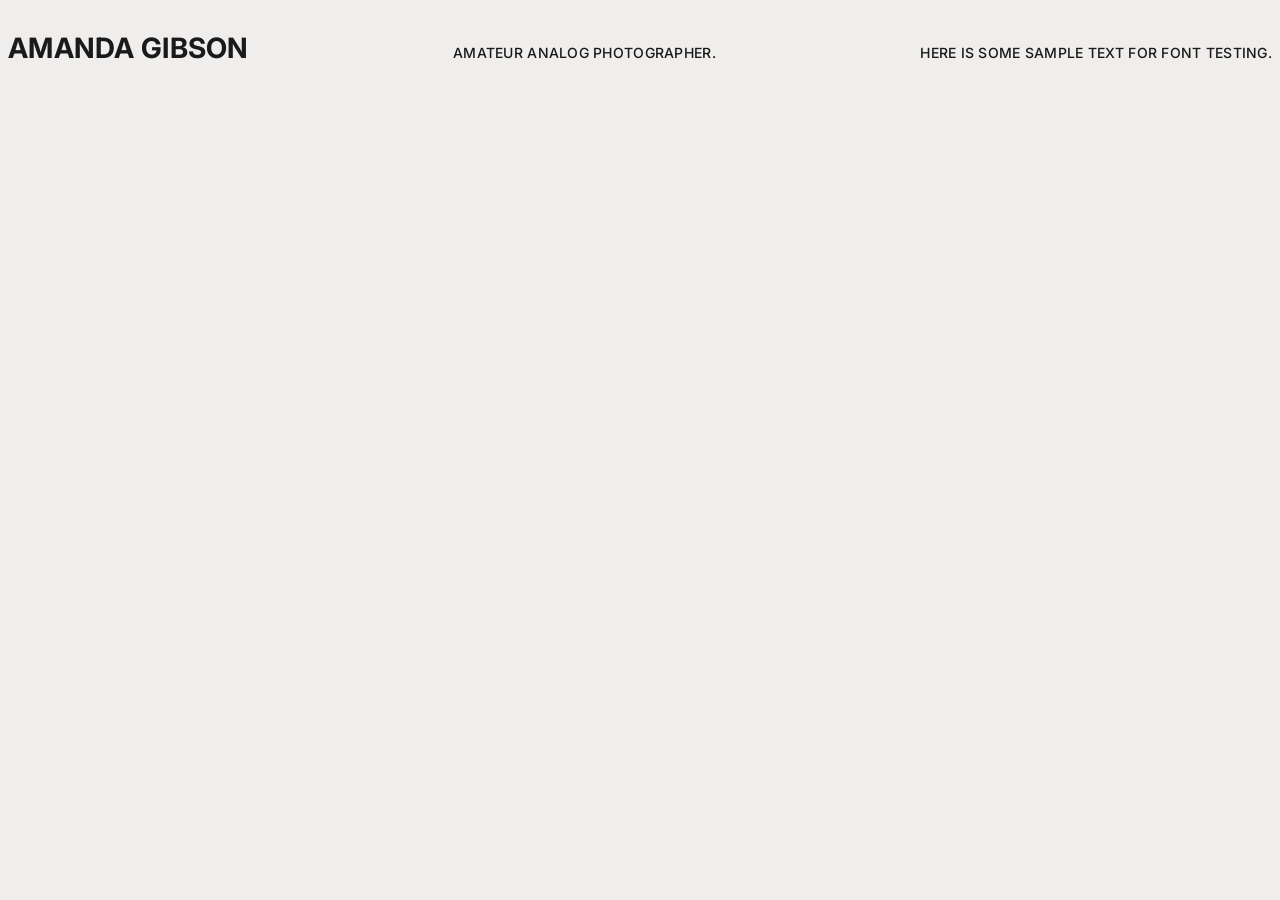
==== index.html @ 8079a373 "links CSS to html files, adds font, updates page titles" ====
<!doctype html>
<html lang="en">
  <head>
    <meta charset="UTF-8" />
    <meta name="viewport" content="width=device-width, initial-scale=1.0" />
    <link rel="stylesheet" href="styles.css" />
    <title>Amanda Gibson | 35mm</title>
  </head>
  <body>
    <div>
      <h1>Amanda Gibson</h1>
      <p>Amateur Analog Photographer.</p>
      <p>Here is some sample text for font testing.</p>
    </div>
  </body>
</html>
---- styles.css ----
@import url("https://fonts.googleapis.com/css2?family=Inter:wght@400;500&display=swap");

body {
  font-family:
    "Inter",
    -apple-system,
    BlinkMacSystemFont,
    sans-serif;
  background-color: #f0eeec;
  color: #1a1a1a;

  font-size: 14px;
  font-weight: 500;
  text-transform: uppercase;
  letter-spacing: 0.02em;
  margin-top: 12px;
}

div {
  display: flex;
  justify-content: space-between;
  align-items: baseline;
}
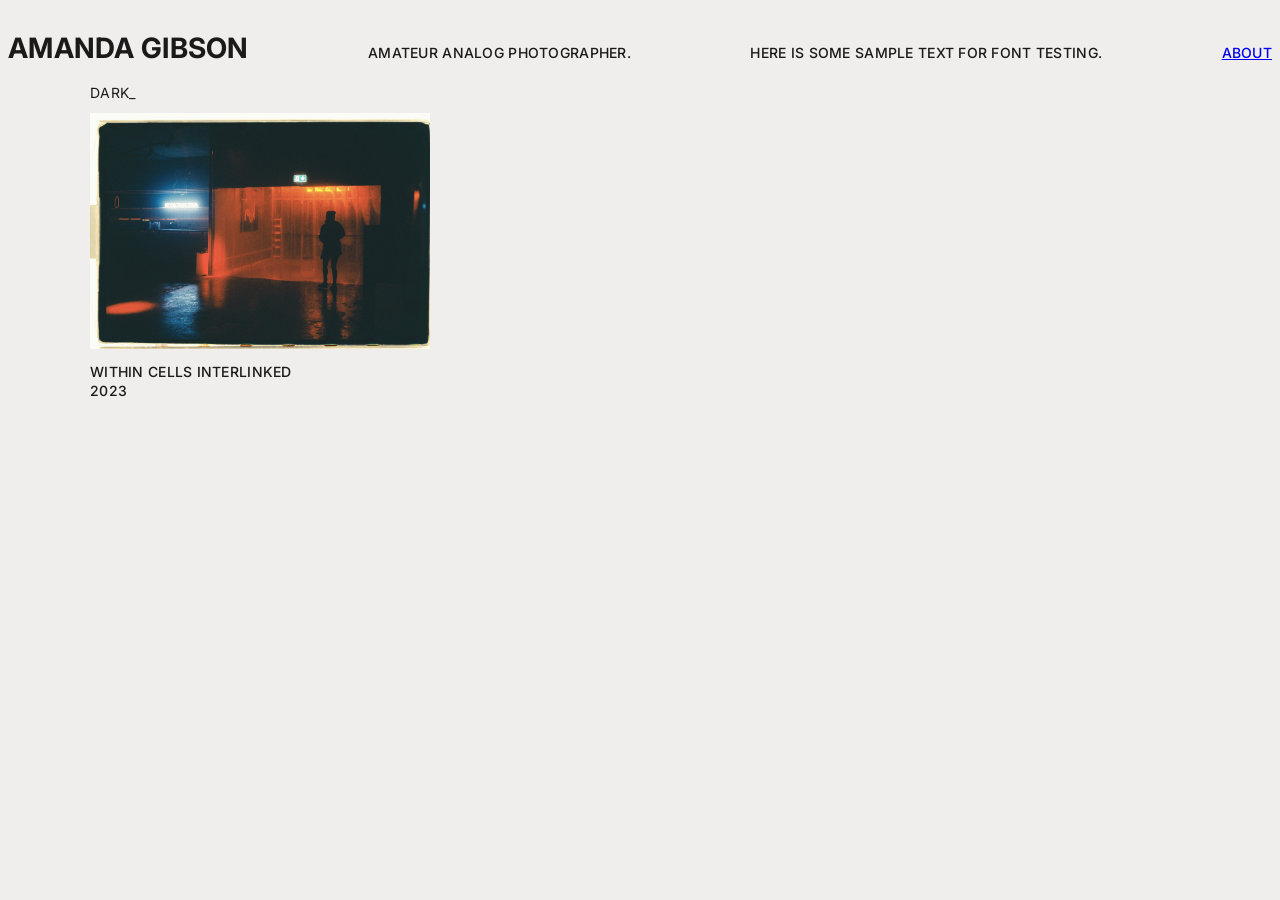
==== commit c6a1fb4a: "adds v1 header and first gallery item that links to a collection and seperates work to be showcased " ====
--- a/index.html
+++ b/index.html
@@ -7,10 +7,32 @@
     <title>Amanda Gibson | 35mm</title>
   </head>
   <body>
-    <div>
-      <h1>Amanda Gibson</h1>
-      <p>Amateur Analog Photographer.</p>
-      <p>Here is some sample text for font testing.</p>
-    </div>
+    <header class="site-header">
+      <div class="header-container">
+        <h1>Amanda Gibson</h1>
+        <p>Amateur Analog Photographer.</p>
+        <p>Here is some sample text for font testing.</p>
+        <nav class="nav">
+          <a class="about-link" href="/about.html">About</a>
+        </nav>
+      </div>
+    </header>
+
+    <main class="image-gallery">
+      <div class="gallery-container">
+        <a class="collection-item" href="/work/dark.html">
+          <p class="collection-name">Dark_</p>
+          <img
+            class="collection-image"
+            src="/images/dark/within-cells-interlinked.JPG"
+            alt="Within Cells Interlinked"
+          />
+          <div class="image-caption">
+            <p class="title">Within Cells Interlinked</p>
+            <p class="year">2023</p>
+          </div>
+        </a>
+      </div>
+    </main>
   </body>
 </html>
--- a/styles.css
+++ b/styles.css
@@ -16,8 +16,49 @@
   margin-top: 12px;
 }
 
-div {
+.header-container {
   display: flex;
   justify-content: space-between;
   align-items: baseline;
 }
+
+.image-gallery {
+  max-width: 1100px;
+  margin: 0 auto;
+  display: grid;
+  grid-template-columns: repeat(3, 1fr);
+  gap: 40px;
+}
+
+.collection-item {
+  display: block;
+  color: inherit;
+  text-decoration: none;
+}
+
+.collection-name {
+  font-weight: 400;
+  letter-spacing: 0.02em;
+  margin: 0 0 12px;
+}
+
+.collection-image {
+  width: 100%;
+  object-fit: cover;
+  display: block;
+}
+
+.image-caption {
+  margin-top: 14px;
+}
+
+.image-caption .title {
+  text-transform: uppercase;
+  font-weight: 500;
+  letter-spacing: 0.02em;
+  margin: 0;
+}
+
+.image-caption .year {
+  margin: 2px 0 0;
+}
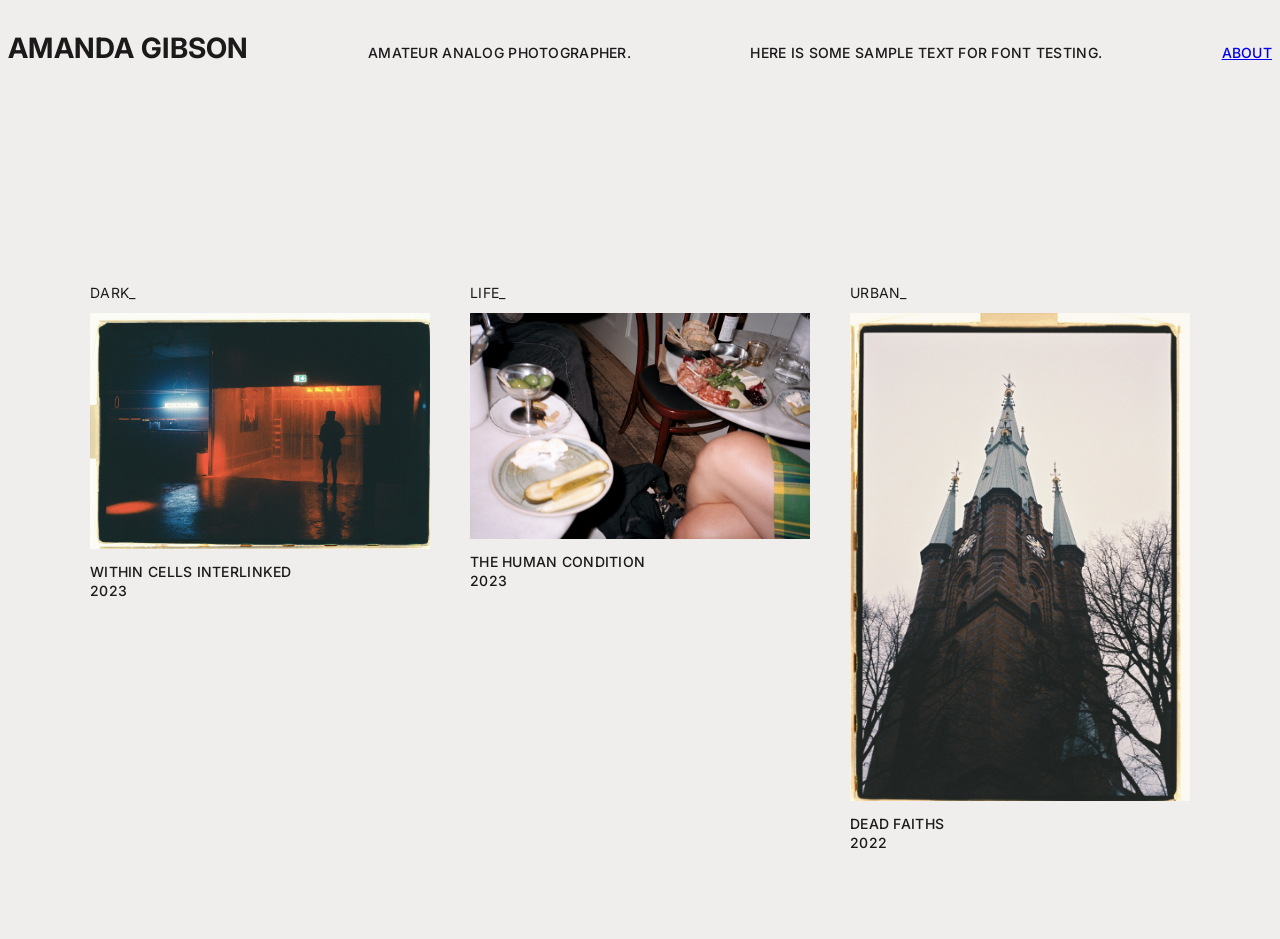
==== commit f8e0ecbc: "adds more gallery items with linking to respective collection pages, adds one image per collection" ====
--- a/index.html
+++ b/index.html
@@ -32,6 +32,32 @@
             <p class="year">2023</p>
           </div>
         </a>
+
+        <a class="collection-item" href="/work/life.html">
+          <p class="collection-name">Life_</p>
+          <img
+            class="collection-image"
+            src="/images/life/the-human-condition.jpg"
+            alt="The Human Condition"
+          />
+          <div class="image-caption">
+            <p class="title">The Human Condition</p>
+            <p class="year">2023</p>
+          </div>
+        </a>
+
+        <a class="collection-item" href="/work/urban.html">
+          <p class="collection-name">Urban_</p>
+          <img
+            class="collection-image"
+            src="/images/urban/dead-faiths.JPG"
+            alt="Dead Faiths"
+          />
+          <div class="image-caption">
+            <p class="title">Dead Faiths</p>
+            <p class="year">2022</p>
+          </div>
+        </a>
       </div>
     </main>
   </body>
--- a/styles.css
+++ b/styles.css
@@ -25,6 +25,11 @@
 .image-gallery {
   max-width: 1100px;
   margin: 0 auto;
+  padding: 200px 0 80px;
+}
+
+.gallery-container {
+  max-width: 1100px;
   display: grid;
   grid-template-columns: repeat(3, 1fr);
   gap: 40px;
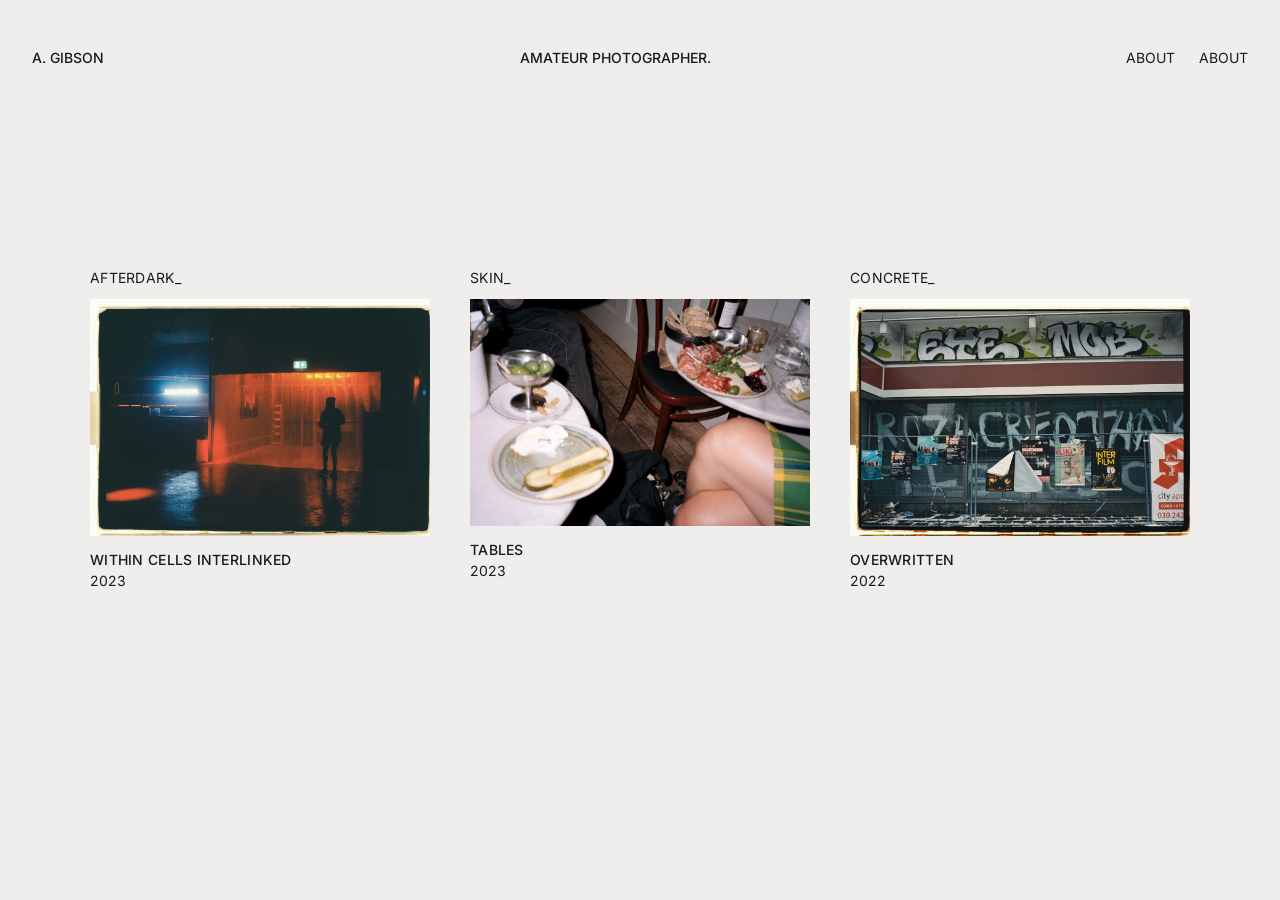
==== commit 7f0166bc: "updates header, modifies css, updates collection images" ====
--- a/index.html
+++ b/index.html
@@ -8,23 +8,21 @@
   </head>
   <body>
     <header class="site-header">
-      <div class="header-container">
-        <h1>Amanda Gibson</h1>
-        <p>Amateur Analog Photographer.</p>
-        <p>Here is some sample text for font testing.</p>
-        <nav class="nav">
-          <a class="about-link" href="/about.html">About</a>
-        </nav>
-      </div>
+      <div class="brand">A. GIBSON</div>
+      <div class="brand">Amateur Photographer.</div>
+      <nav class="nav">
+        <a class="about-link" href="/about.html">About</a>
+        <a class="about-link" href="/about.html">About</a>
+      </nav>
     </header>
 
     <main class="image-gallery">
       <div class="gallery-container">
-        <a class="collection-item" href="/work/dark.html">
-          <p class="collection-name">Dark_</p>
+        <a class="collection-item" href="/work/afterdark.html">
+          <p class="collection-name">AfterDark_</p>
           <img
             class="collection-image"
-            src="/images/dark/within-cells-interlinked.JPG"
+            src="/images/afterdark/within-cells-interlinked.JPG"
             alt="Within Cells Interlinked"
           />
           <div class="image-caption">
@@ -33,28 +31,28 @@
           </div>
         </a>
 
-        <a class="collection-item" href="/work/life.html">
-          <p class="collection-name">Life_</p>
+        <a class="collection-item" href="/work/skin.html">
+          <p class="collection-name">Skin_</p>
           <img
             class="collection-image"
-            src="/images/life/the-human-condition.jpg"
-            alt="The Human Condition"
+            src="/images/skin/tables.jpg"
+            alt="Tables"
           />
           <div class="image-caption">
-            <p class="title">The Human Condition</p>
+            <p class="title">Tables</p>
             <p class="year">2023</p>
           </div>
         </a>
 
-        <a class="collection-item" href="/work/urban.html">
-          <p class="collection-name">Urban_</p>
+        <a class="collection-item" href="/work/concrete.html">
+          <p class="collection-name">Concrete_</p>
           <img
             class="collection-image"
-            src="/images/urban/dead-faiths.JPG"
-            alt="Dead Faiths"
+            src="/images/concrete/overwritten.JPG"
+            alt="Overwritten"
           />
           <div class="image-caption">
-            <p class="title">Dead Faiths</p>
+            <p class="title">Overwritten</p>
             <p class="year">2022</p>
           </div>
         </a>
--- a/styles.css
+++ b/styles.css
@@ -1,25 +1,53 @@
 @import url("https://fonts.googleapis.com/css2?family=Inter:wght@400;500&display=swap");
 
+:root {
+  --bg: #f0eeec;
+  --ink: #1a1a1a;
+}
+
+* {
+  box-sizing: border-box;
+}
+
 body {
+  margin: 0;
+  background: var(--bg);
+  color: var(--ink);
   font-family:
     "Inter",
     -apple-system,
     BlinkMacSystemFont,
     sans-serif;
-  background-color: #f0eeec;
-  color: #1a1a1a;
 
   font-size: 14px;
-  font-weight: 500;
   text-transform: uppercase;
-  letter-spacing: 0.02em;
-  margin-top: 12px;
+  line-height: 1.4;
+  padding: 48px 32px 80px;
 }
 
-.header-container {
+.site-header {
   display: flex;
   justify-content: space-between;
   align-items: baseline;
+}
+
+.site-header .brand {
+  font-weight: 500;
+}
+
+.site-header nav {
+  display: flex;
+  gap: 24px;
+}
+
+.site-header nav a {
+  color: var(--ink);
+  text-decoration: none;
+}
+
+.site-header nav a:hover {
+  text-decoration: underline;
+  text-underline-offset: 3px;
 }
 
 .image-gallery {
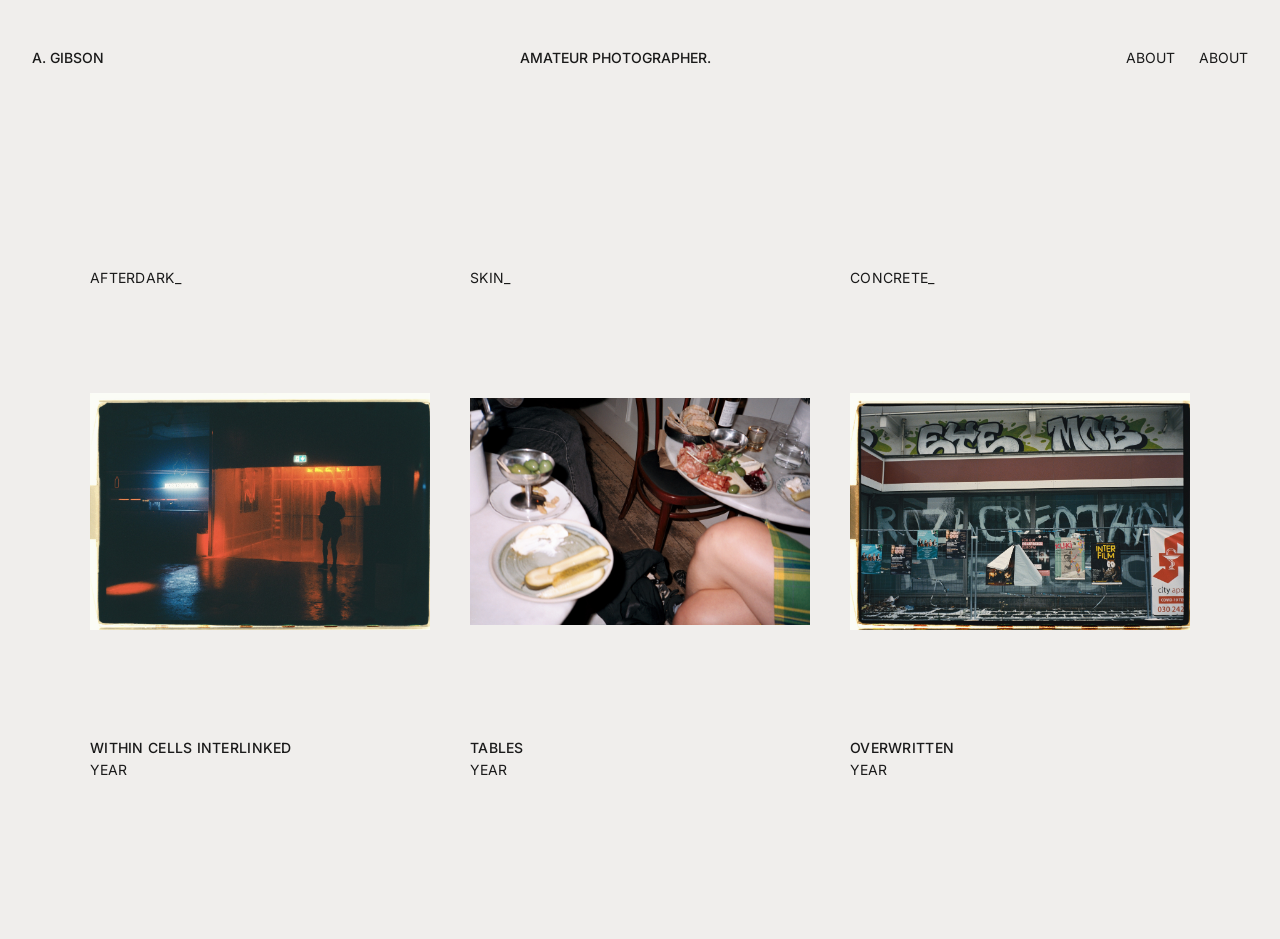
==== commit 722cdb66: "adds afterdark collection, adds link back to home via header" ====
--- a/index.html
+++ b/index.html
@@ -27,7 +27,7 @@
           />
           <div class="image-caption">
             <p class="title">Within Cells Interlinked</p>
-            <p class="year">2023</p>
+            <p class="year">YEAR</p>
           </div>
         </a>
 
@@ -40,7 +40,7 @@
           />
           <div class="image-caption">
             <p class="title">Tables</p>
-            <p class="year">2023</p>
+            <p class="year">YEAR</p>
           </div>
         </a>
 
@@ -53,7 +53,7 @@
           />
           <div class="image-caption">
             <p class="title">Overwritten</p>
-            <p class="year">2022</p>
+            <p class="year">YEAR</p>
           </div>
         </a>
       </div>
--- a/styles.css
+++ b/styles.css
@@ -33,6 +33,8 @@
 
 .site-header .brand {
   font-weight: 500;
+  color: inherit;
+  text-decoration: none;
 }
 
 .site-header nav {
@@ -77,7 +79,9 @@
 
 .collection-image {
   width: 100%;
-  object-fit: cover;
+  aspect-ratio: 4 / 5;
+  object-fit: contain;
+  background: var(--bg);
   display: block;
 }
 
@@ -95,3 +99,12 @@
 .image-caption .year {
   margin: 2px 0 0;
 }
+
+.collection-photo {
+  margin: 0;
+}
+
+.image-gallery h1.collection-name {
+  margin: 0 0 32px;
+  display: block;
+}
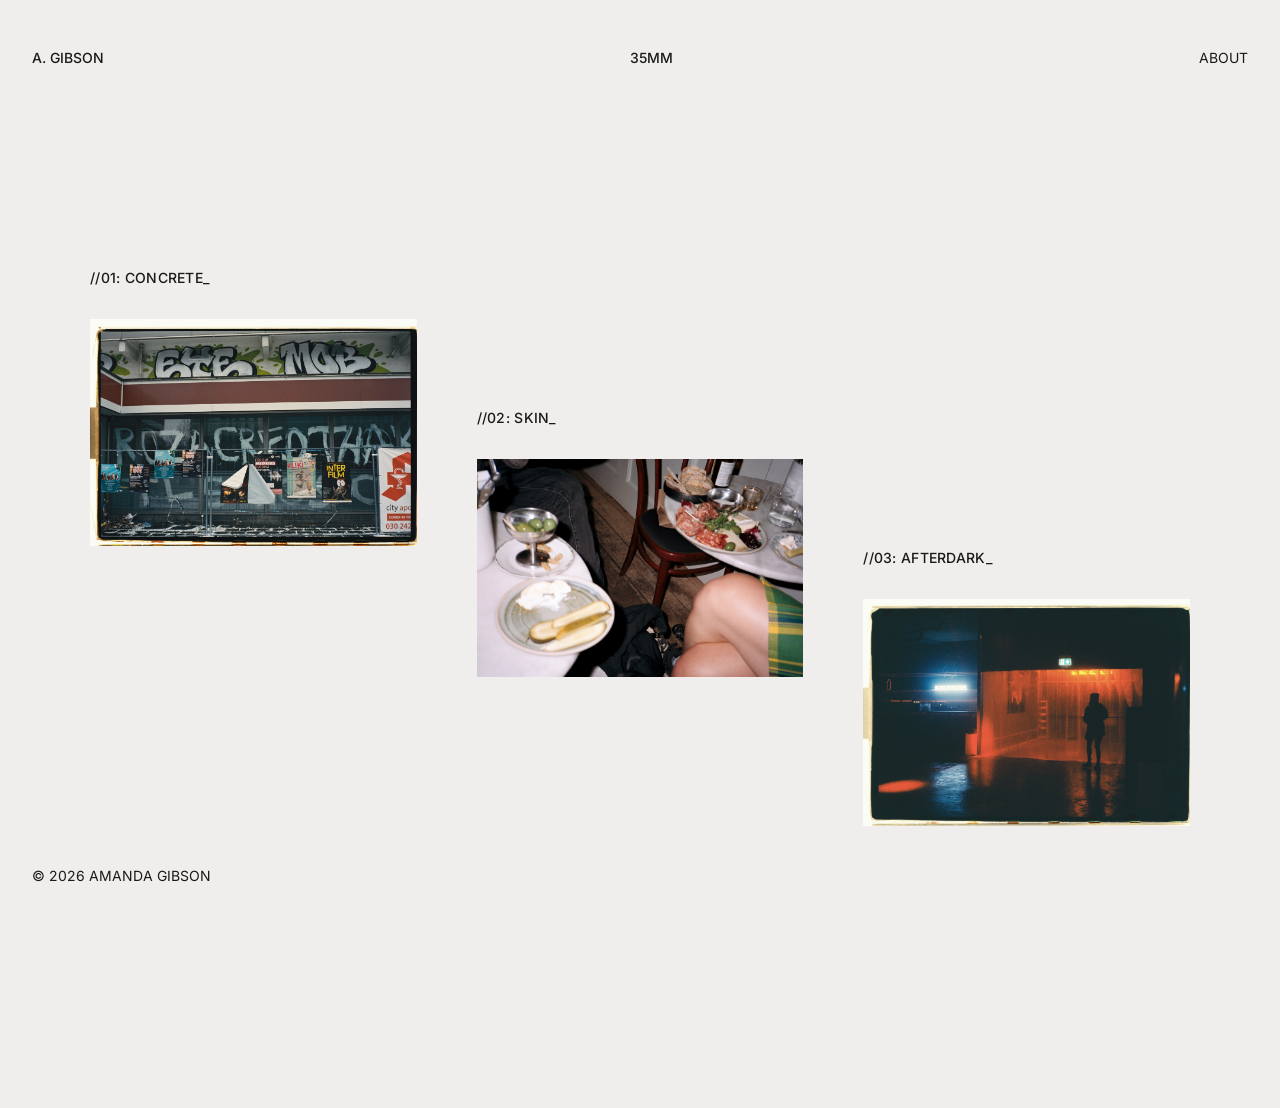
==== commit 68164a48: "fixes index layout, top collection images, adds collection chapter names,  adds footer, updates CSS," ====
--- a/index.html
+++ b/index.html
@@ -4,59 +4,64 @@
     <meta charset="UTF-8" />
     <meta name="viewport" content="width=device-width, initial-scale=1.0" />
     <link rel="stylesheet" href="styles.css" />
-    <title>Amanda Gibson | 35mm</title>
+    <title>AMANDA GIBSON | 35MM</title>
   </head>
   <body>
     <header class="site-header">
       <div class="brand">A. GIBSON</div>
-      <div class="brand">Amateur Photographer.</div>
+      <div class="brand">35mm</div>
       <nav class="nav">
-        <a class="about-link" href="/about.html">About</a>
         <a class="about-link" href="/about.html">About</a>
       </nav>
     </header>
 
     <main class="image-gallery">
       <div class="gallery-container">
+        <a class="collection-item" href="/work/concrete.html">
+          <p class="collection-name">//01: Concrete_</p>
+          <img
+            class="collection-image"
+            src="/images/concrete/overwritten.JPG"
+            alt="Spire"
+          />
+          <div class="image-caption">
+            <p class="title">the setting</p>
+            <p class="year">Berlin | Stockholm</p>
+          </div>
+        </a>
+
+        <a class="collection-item" href="/work/skin.html">
+          <p class="collection-name">//02: Skin_</p>
+          <img
+            class="collection-image"
+            src="/images/skin/tables.jpg"
+            alt="Tables"
+          />
+          <div class="image-caption">
+            <p class="title">the life</p>
+            <p class="year">Södermalm</p>
+          </div>
+        </a>
+
         <a class="collection-item" href="/work/afterdark.html">
-          <p class="collection-name">AfterDark_</p>
+          <p class="collection-name">//03: AfterDark_</p>
           <img
             class="collection-image"
             src="/images/afterdark/within-cells-interlinked.JPG"
             alt="Within Cells Interlinked"
           />
           <div class="image-caption">
-            <p class="title">Within Cells Interlinked</p>
-            <p class="year">YEAR</p>
-          </div>
-        </a>
-
-        <a class="collection-item" href="/work/skin.html">
-          <p class="collection-name">Skin_</p>
-          <img
-            class="collection-image"
-            src="/images/skin/tables.jpg"
-            alt="Tables"
-          />
-          <div class="image-caption">
-            <p class="title">Tables</p>
-            <p class="year">YEAR</p>
-          </div>
-        </a>
-
-        <a class="collection-item" href="/work/concrete.html">
-          <p class="collection-name">Concrete_</p>
-          <img
-            class="collection-image"
-            src="/images/concrete/overwritten.JPG"
-            alt="Overwritten"
-          />
-          <div class="image-caption">
-            <p class="title">Overwritten</p>
-            <p class="year">YEAR</p>
+            <p class="title">the aftermath</p>
+            <p class="year">Stockholm | Södermalm</p>
           </div>
         </a>
       </div>
     </main>
+
+    <footer class="site-footer">
+      <div class="container">
+        <p>&copy; 2026 Amanda Gibson</p>
+      </div>
+    </footer>
   </body>
 </html>
--- a/styles.css
+++ b/styles.css
@@ -18,13 +18,13 @@
     -apple-system,
     BlinkMacSystemFont,
     sans-serif;
-
   font-size: 14px;
   text-transform: uppercase;
   line-height: 1.4;
   padding: 48px 32px 80px;
 }
 
+/* HEADER */
 .site-header {
   display: flex;
   justify-content: space-between;
@@ -37,6 +37,7 @@
   text-decoration: none;
 }
 
+/* NAV BAR */
 .site-header nav {
   display: flex;
   gap: 24px;
@@ -52,10 +53,11 @@
   text-underline-offset: 3px;
 }
 
+/* IMAGE GALLERIES */
 .image-gallery {
   max-width: 1100px;
   margin: 0 auto;
-  padding: 200px 0 80px;
+  padding: 100px 0 200px;
 }
 
 .gallery-container {
@@ -72,21 +74,54 @@
 }
 
 .collection-name {
-  font-weight: 400;
+  font-weight: 500;
   letter-spacing: 0.02em;
   margin: 0 0 12px;
 }
 
 .collection-image {
   width: 100%;
-  aspect-ratio: 4 / 5;
+  /* aspect-ratio: 4 / 5; */
   object-fit: contain;
   background: var(--bg);
   display: block;
 }
 
+/* INTRO GALLERY STAGGER (index.html only) */
+.gallery-container:has(> .collection-item) {
+  grid-auto-rows: 140px;
+  gap: 0px 60px;
+}
+
+.gallery-container > .collection-item:nth-child(1) {
+  grid-column: 1;
+  grid-row: 1 / span 2;
+}
+
+.gallery-container > .collection-item:nth-child(2) {
+  grid-column: 2;
+  grid-row: 2 / span 2;
+}
+
+.gallery-container > .collection-item:nth-child(3) {
+  grid-column: 3;
+  grid-row: 3 / span 2;
+}
+
+/* index only: extra top space */
+.image-gallery:has(.collection-item) {
+  padding-top: 200px;
+}
+
+/* IMAGE TEXT/CAPTIONS */
 .image-caption {
   margin-top: 14px;
+  /* hover logic */
+  opacity: 0;
+  visibility: hidden;
+  transition:
+    opacity 0.3s ease,
+    visibility 0.3s ease;
 }
 
 .image-caption .title {
@@ -100,11 +135,29 @@
   margin: 2px 0 0;
 }
 
+/* hover state */
+.collection-photo:hover .image-caption {
+  opacity: 1;
+  visibility: visible;
+}
+
+.collection-item:hover .image-caption {
+  opacity: 1;
+  visibility: visible;
+}
+
+.image-gallery .collection-name {
+  margin: 0 0 32px;
+  display: block;
+}
+
+.site-footer {
+  position: fixed;
+  bottom: 0;
+  width: 100%;
+}
+
+/* COLLECTION GALLERIES */
 .collection-photo {
   margin: 0;
 }
-
-.image-gallery h1.collection-name {
-  margin: 0 0 32px;
-  display: block;
-}
